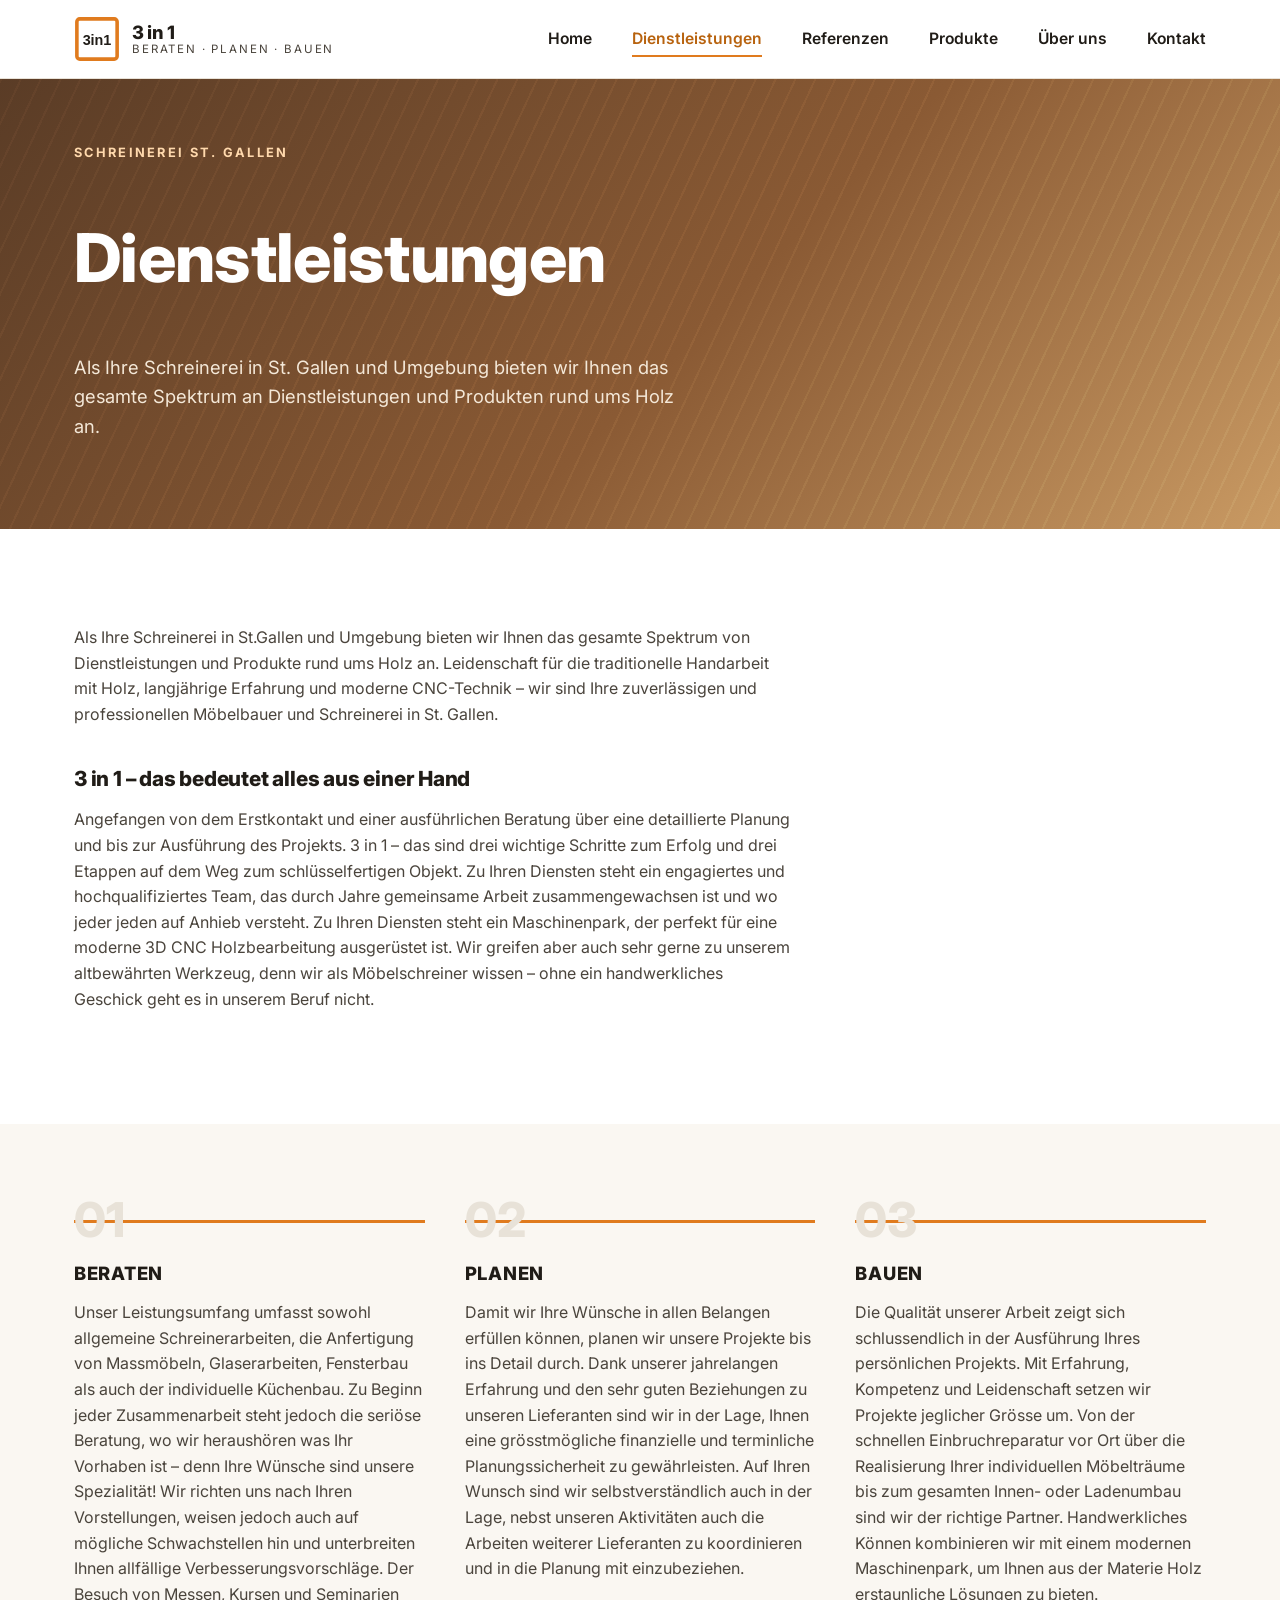
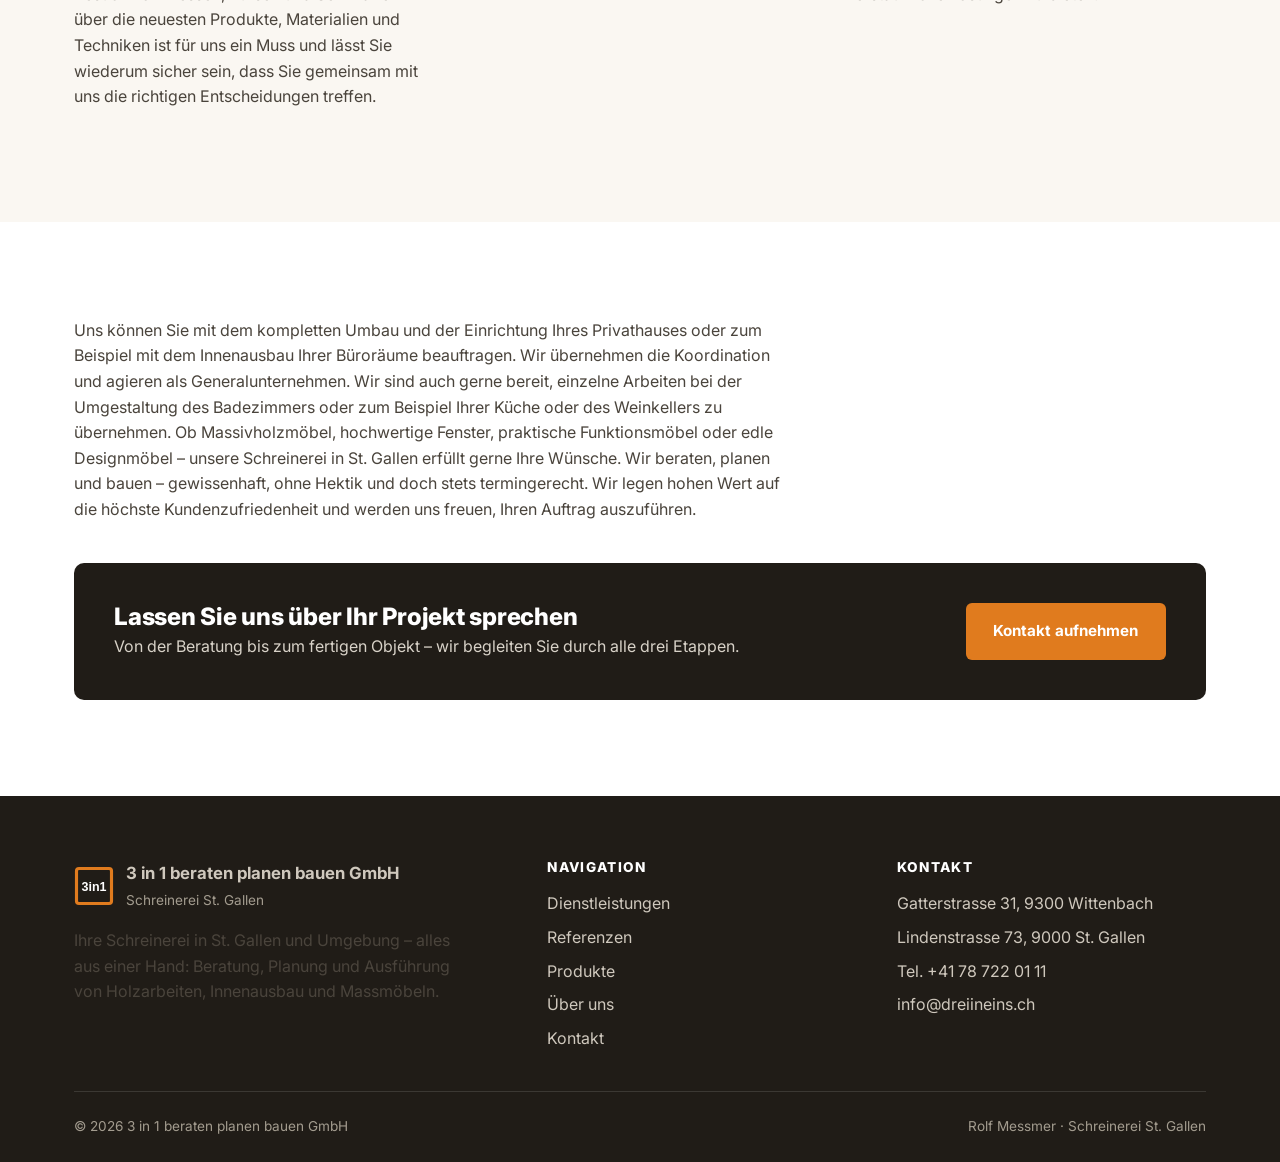
==== dienstleistungen.html @ 6ccd913c "Add modernized 3in1 Schreinerei website Static rebuild of dreiineins.ch with all existing content (D" ====
<!doctype html>
<html lang="de-CH">
<head>
<meta charset="UTF-8">
<meta name="viewport" content="width=device-width, initial-scale=1.0">
<title>Dienstleistungen - 3 in 1 Schreinerei St. Gallen</title>
<meta name="description" content="Beraten, planen, bauen: das Leistungsspektrum der 3 in 1 Schreinerei St. Gallen – von der Beratung bis zum schlüsselfertigen Objekt.">
<link rel="canonical" href="https://www.dreiineins.ch/dienstleistungen.html">
<meta name="robots" content="index, follow">

<meta property="og:type" content="website">
<meta property="og:site_name" content="3 in 1 beraten planen bauen GmbH">
<meta property="og:locale" content="de_CH">
<meta property="og:title" content="Dienstleistungen - 3 in 1 Schreinerei St. Gallen">
<meta property="og:description" content="Beraten, planen, bauen: das Leistungsspektrum der 3 in 1 Schreinerei St. Gallen – von der Beratung bis zum schlüsselfertigen Objekt.">
<meta property="og:url" content="https://www.dreiineins.ch/dienstleistungen.html">
<meta property="og:image" content="https://www.dreiineins.ch/assets/favicon.svg">

<meta name="twitter:card" content="summary">
<meta name="twitter:title" content="Dienstleistungen - 3 in 1 Schreinerei St. Gallen">
<meta name="twitter:description" content="Beraten, planen, bauen: das Leistungsspektrum der 3 in 1 Schreinerei St. Gallen – von der Beratung bis zum schlüsselfertigen Objekt.">

<link rel="icon" type="image/svg+xml" href="assets/favicon.svg">
<link rel="preconnect" href="https://fonts.googleapis.com">
<link rel="preconnect" href="https://fonts.gstatic.com" crossorigin>
<link href="https://fonts.googleapis.com/css2?family=Inter:wght@400;500;600;700;800&display=swap" rel="stylesheet">
<link rel="stylesheet" href="css/style.css">

<script type="application/ld+json">
{
  "@context": "https://schema.org",
  "@type": "HomeAndConstructionBusiness",
  "@id": "https://www.dreiineins.ch/#organization",
  "name": "3 in 1 beraten planen bauen GmbH",
  "alternateName": "3in1 Schreinerei St. Gallen",
  "description": "Schreinerei in St. Gallen und Umgebung: Beratung, Planung und Ausführung von Holzarbeiten, Innenausbau, Fenstern, Türen und Massmöbeln.",
  "url": "https://www.dreiineins.ch/",
  "telephone": "+41787220111",
  "faxNumber": "+41715350313",
  "email": "info@dreiineins.ch",
  "image": "https://www.dreiineins.ch/assets/favicon.svg",
  "priceRange": "$$",
  "founder": {
    "@type": "Person",
    "name": "Rolf Messmer"
  },
  "address": [
    {
      "@type": "PostalAddress",
      "streetAddress": "Gatterstrasse 31",
      "postalCode": "9300",
      "addressLocality": "Wittenbach",
      "addressRegion": "SG",
      "addressCountry": "CH"
    }
  ],
  "location": [
    {
      "@type": "Place",
      "name": "Werkstatt St. Gallen",
      "address": {
        "@type": "PostalAddress",
        "streetAddress": "Lindenstrasse 73",
        "postalCode": "9000",
        "addressLocality": "St. Gallen",
        "addressRegion": "SG",
        "addressCountry": "CH"
      }
    }
  ],
  "areaServed": {
    "@type": "City",
    "name": "St. Gallen"
  },
  "makesOffer": [
    {"@type": "Offer", "itemOffered": {"@type": "Service", "name": "Beratung"}},
    {"@type": "Offer", "itemOffered": {"@type": "Service", "name": "Planung"}},
    {"@type": "Offer", "itemOffered": {"@type": "Service", "name": "Innenausbau und Bau"}},
    {"@type": "Offer", "itemOffered": {"@type": "Service", "name": "Fenster- und Türenbau"}},
    {"@type": "Offer", "itemOffered": {"@type": "Service", "name": "Massmöbel"}}
  ]
}
</script>
<script type="application/ld+json">
{
  "@context": "https://schema.org",
  "@type": "BreadcrumbList",
  "itemListElement": [
    {"@type": "ListItem", "position": 1, "name": "Home", "item": "https://www.dreiineins.ch/"},
    {"@type": "ListItem", "position": 2, "name": "Dienstleistungen", "item": "https://www.dreiineins.ch/dienstleistungen.html"}
  ]
}
</script>
</head>
<body>
<a class="skip-link" href="#main">Direkt zum Inhalt</a>

<header class="site-header">
  <div class="container site-header__inner">
    <a class="brand" href="index.html">
      <svg class="brand__mark" viewBox="0 0 64 64" aria-hidden="true">
      <rect x="4" y="4" width="56" height="56" rx="4" fill="none" stroke="#e07b1e" stroke-width="5"/>
      <text x="32" y="40" text-anchor="middle" font-family="Arial, sans-serif" font-weight="700" font-size="20" fill="#201c17">3in1</text>
    </svg>
      <span class="brand__text">
        <span class="brand__name">3 in 1</span>
        <span class="brand__tagline">beraten &middot; planen &middot; bauen</span>
      </span>
    </a>

    <button class="nav-toggle" type="button" aria-expanded="false" aria-controls="main-nav" aria-label="Menü öffnen">
      <span class="nav-toggle__bar"></span>
      <span class="nav-toggle__bar"></span>
      <span class="nav-toggle__bar"></span>
    </button>

    <nav class="main-nav" id="main-nav" aria-label="Hauptnavigation">
      <ul class="main-nav__list">
          <li><a href="index.html">Home</a></li>
          <li><a href="dienstleistungen.html" aria-current="page">Dienstleistungen</a></li>
          <li><a href="referenzen.html">Referenzen</a></li>
          <li><a href="produkte.html">Produkte</a></li>
          <li><a href="ueber-uns.html">Über uns</a></li>
          <li><a href="kontakt.html">Kontakt</a></li>
      </ul>
    </nav>
  </div>
</header>

<main id="main">
<section class="hero hero--page">
  <div class="hero__pattern"></div>
  <div class="container hero__inner">
    <p class="hero__eyebrow">Schreinerei St. Gallen</p>
    <h1 class="hero__title">Dienstleistungen</h1>
    <p class="hero__lead">Als Ihre Schreinerei in St. Gallen und Umgebung bieten wir Ihnen das gesamte Spektrum an Dienstleistungen und Produkten rund ums Holz an.</p>
  </div>
</section>

<section class="section">
  <div class="container">
    <div class="prose">
      <p>Als Ihre Schreinerei in St.Gallen und Umgebung bieten wir Ihnen das gesamte Spektrum von Dienstleistungen und Produkte rund ums Holz an. Leidenschaft für die traditionelle Handarbeit mit Holz, langjährige Erfahrung und moderne CNC-Technik &ndash; wir sind Ihre zuverlässigen und professionellen Möbelbauer und Schreinerei in St. Gallen.</p>

      <h3>3 in 1 &ndash; das bedeutet alles aus einer Hand</h3>
      <p>Angefangen von dem Erstkontakt und einer ausführlichen Beratung über eine detaillierte Planung und bis zur Ausführung des Projekts. 3 in 1 &ndash; das sind drei wichtige Schritte zum Erfolg und drei Etappen auf dem Weg zum schlüsselfertigen Objekt. Zu Ihren Diensten steht ein engagiertes und hochqualifiziertes Team, das durch Jahre gemeinsame Arbeit zusammengewachsen ist und wo jeder jeden auf Anhieb versteht. Zu Ihren Diensten steht ein Maschinenpark, der perfekt für eine moderne 3D CNC Holzbearbeitung ausgerüstet ist. Wir greifen aber auch sehr gerne zu unserem altbewährten Werkzeug, denn wir als Möbelschreiner wissen &ndash; ohne ein handwerkliches Geschick geht es in unserem Beruf nicht.</p>
    </div>
  </div>
</section>

<section class="section section--warm">
  <div class="container">
    <div class="steps">
      <div class="step">
        <span class="step__number">01</span>
        <h3>Beraten</h3>
        <p>Unser Leistungsumfang umfasst sowohl allgemeine Schreinerarbeiten, die Anfertigung von Massmöbeln, Glaserarbeiten, Fensterbau als auch der individuelle Küchenbau. Zu Beginn jeder Zusammenarbeit steht jedoch die seriöse Beratung, wo wir heraushören was Ihr Vorhaben ist &ndash; denn Ihre Wünsche sind unsere Spezialität! Wir richten uns nach Ihren Vorstellungen, weisen jedoch auch auf mögliche Schwachstellen hin und unterbreiten Ihnen allfällige Verbesserungsvorschläge. Der Besuch von Messen, Kursen und Seminarien über die neuesten Produkte, Materialien und Techniken ist für uns ein Muss und lässt Sie wiederum sicher sein, dass Sie gemeinsam mit uns die richtigen Entscheidungen treffen.</p>
      </div>
      <div class="step">
        <span class="step__number">02</span>
        <h3>Planen</h3>
        <p>Damit wir Ihre Wünsche in allen Belangen erfüllen können, planen wir unsere Projekte bis ins Detail durch. Dank unserer jahrelangen Erfahrung und den sehr guten Beziehungen zu unseren Lieferanten sind wir in der Lage, Ihnen eine grösstmögliche finanzielle und terminliche Planungssicherheit zu gewährleisten. Auf Ihren Wunsch sind wir selbstverständlich auch in der Lage, nebst unseren Aktivitäten auch die Arbeiten weiterer Lieferanten zu koordinieren und in die Planung mit einzubeziehen.</p>
      </div>
      <div class="step">
        <span class="step__number">03</span>
        <h3>Bauen</h3>
        <p>Die Qualität unserer Arbeit zeigt sich schlussendlich in der Ausführung Ihres persönlichen Projekts. Mit Erfahrung, Kompetenz und Leidenschaft setzen wir Projekte jeglicher Grösse um. Von der schnellen Einbruchreparatur vor Ort über die Realisierung Ihrer individuellen Möbelträume bis zum gesamten Innen- oder Ladenumbau sind wir der richtige Partner. Handwerkliches Können kombinieren wir mit einem modernen Maschinenpark, um Ihnen aus der Materie Holz erstaunliche Lösungen zu bieten.</p>
      </div>
    </div>
  </div>
</section>

<section class="section">
  <div class="container">
    <div class="prose">
      <p>Uns können Sie mit dem kompletten Umbau und der Einrichtung Ihres Privathauses oder zum Beispiel mit dem Innenausbau Ihrer Büroräume beauftragen. Wir übernehmen die Koordination und agieren als Generalunternehmen. Wir sind auch gerne bereit, einzelne Arbeiten bei der Umgestaltung des Badezimmers oder zum Beispiel Ihrer Küche oder des Weinkellers zu übernehmen. Ob Massivholzmöbel, hochwertige Fenster, praktische Funktionsmöbel oder edle Designmöbel &ndash; unsere Schreinerei in St. Gallen erfüllt gerne Ihre Wünsche. Wir beraten, planen und bauen &ndash; gewissenhaft, ohne Hektik und doch stets termingerecht. Wir legen hohen Wert auf die höchste Kundenzufriedenheit und werden uns freuen, Ihren Auftrag auszuführen.</p>
    </div>
    <div class="cta-band" style="margin-top:var(--space-4);">
      <div>
        <h2>Lassen Sie uns über Ihr Projekt sprechen</h2>
        <p>Von der Beratung bis zum fertigen Objekt &ndash; wir begleiten Sie durch alle drei Etappen.</p>
      </div>
      <a class="btn btn-primary" href="kontakt.html">Kontakt aufnehmen</a>
    </div>
  </div>
</section>
</main>

<footer class="site-footer">
  <div class="container">
    <div class="footer-grid">
      <div>
        <a class="footer-brand" href="index.html">
          <svg class="footer-brand__mark" viewBox="0 0 64 64" aria-hidden="true">
            <rect x="4" y="4" width="56" height="56" rx="4" fill="none" stroke="#e07b1e" stroke-width="5"/>
            <text x="32" y="40" text-anchor="middle" font-family="Arial, sans-serif" font-weight="700" font-size="20" fill="#ffffff">3in1</text>
          </svg>
          <span>
            <strong style="display:block;font-size:1.05rem;">3 in 1 beraten planen bauen GmbH</strong>
            <span style="font-size:0.85rem;color:#a39c8f;">Schreinerei St. Gallen</span>
          </span>
        </a>
        <p style="max-width:38ch;">Ihre Schreinerei in St. Gallen und Umgebung &ndash; alles aus einer Hand: Beratung, Planung und Ausführung von Holzarbeiten, Innenausbau und Massmöbeln.</p>
      </div>

      <div>
        <h4>Navigation</h4>
        <ul>
          <li><a href="dienstleistungen.html">Dienstleistungen</a></li>
          <li><a href="referenzen.html">Referenzen</a></li>
          <li><a href="produkte.html">Produkte</a></li>
          <li><a href="ueber-uns.html">Über uns</a></li>
          <li><a href="kontakt.html">Kontakt</a></li>
        </ul>
      </div>

      <div>
        <h4>Kontakt</h4>
        <ul>
          <li>Gatterstrasse 31, 9300 Wittenbach</li>
          <li>Lindenstrasse 73, 9000 St. Gallen</li>
          <li><a href="tel:+41787220111">Tel. +41 78 722 01 11</a></li>
          <li><a href="mailto:info@dreiineins.ch">info@dreiineins.ch</a></li>
        </ul>
      </div>
    </div>

    <div class="footer-bottom">
      <span>&copy; <span id="year"></span> 3 in 1 beraten planen bauen GmbH</span>
      <span>Rolf Messmer &middot; Schreinerei St. Gallen</span>
    </div>
  </div>
</footer>

<script src="js/main.js"></script>
<script>document.getElementById("year").textContent = new Date().getFullYear();</script>
</body>
</html>
---- css/style.css ----
/* ==========================================================================
   3in1 beraten planen bauen GmbH — Website Stylesheet
   ========================================================================== */

:root {
  --color-ink: #201c17;
  --color-ink-soft: #4a443c;
  --color-bg: #ffffff;
  --color-bg-warm: #faf7f2;
  --color-bg-dark: #201c17;
  --color-line: #e8e2d8;
  --color-accent: #e07b1e;
  --color-accent-dark: #b8630f;
  --color-wood-1: #c99a63;
  --color-wood-2: #8a5a34;
  --color-wood-3: #5a3c26;

  --font-body: "Inter", -apple-system, BlinkMacSystemFont, "Segoe UI", sans-serif;

  --container: 1180px;
  --radius: 10px;
  --radius-sm: 6px;

  --space-1: 0.5rem;
  --space-2: 1rem;
  --space-3: 1.5rem;
  --space-4: 2.5rem;
  --space-5: 4rem;
  --space-6: 6rem;

  --shadow-sm: 0 1px 3px rgba(32, 28, 23, 0.08);
  --shadow-md: 0 8px 24px rgba(32, 28, 23, 0.1);
  --shadow-lg: 0 24px 48px rgba(32, 28, 23, 0.16);
}

*,
*::before,
*::after {
  box-sizing: border-box;
}

html {
  scroll-behavior: smooth;
  -webkit-text-size-adjust: 100%;
}

@media (prefers-reduced-motion: reduce) {
  html {
    scroll-behavior: auto;
  }
  *,
  *::before,
  *::after {
    animation-duration: 0.01ms !important;
    animation-iteration-count: 1 !important;
    transition-duration: 0.01ms !important;
    scroll-behavior: auto !important;
  }
}

body {
  margin: 0;
  font-family: var(--font-body);
  color: var(--color-ink);
  background: var(--color-bg);
  line-height: 1.6;
  -webkit-font-smoothing: antialiased;
}

img {
  max-width: 100%;
  display: block;
}

a {
  color: inherit;
}

h1,
h2,
h3,
h4 {
  font-weight: 800;
  line-height: 1.15;
  margin: 0 0 var(--space-2);
  letter-spacing: -0.01em;
}

p {
  margin: 0 0 var(--space-2);
  color: var(--color-ink-soft);
}

ul {
  margin: 0;
  padding: 0;
}

.container {
  width: 100%;
  max-width: var(--container);
  margin: 0 auto;
  padding: 0 var(--space-3);
}

.skip-link {
  position: absolute;
  left: -999px;
  top: 0;
  background: var(--color-accent);
  color: #fff;
  padding: 0.75rem 1.25rem;
  z-index: 1000;
  border-radius: 0 0 var(--radius-sm) 0;
  font-weight: 600;
}

.skip-link:focus {
  left: 0;
}

/* ---- Eyebrow / section labels ---------------------------------------- */

.eyebrow {
  display: inline-block;
  color: var(--color-accent);
  text-transform: uppercase;
  letter-spacing: 0.14em;
  font-weight: 700;
  font-size: 0.8rem;
  margin: 0 0 var(--space-2);
}

.section-head {
  max-width: 640px;
  margin: 0 0 var(--space-4);
}

.section-head--center {
  margin-left: auto;
  margin-right: auto;
  text-align: center;
}

.section-head h2 {
  font-size: clamp(1.7rem, 3vw, 2.4rem);
}

/* ---- Buttons ------------------------------------------------------------ */

.btn {
  display: inline-flex;
  align-items: center;
  gap: 0.5rem;
  padding: 0.9rem 1.6rem;
  border-radius: var(--radius-sm);
  font-weight: 700;
  font-size: 0.95rem;
  text-decoration: none;
  border: 2px solid transparent;
  cursor: pointer;
  transition: transform 0.15s ease, background-color 0.15s ease, color 0.15s ease, border-color 0.15s ease;
}

.btn:hover {
  transform: translateY(-2px);
}

.btn-primary {
  background: var(--color-accent);
  color: #fff;
}

.btn-primary:hover {
  background: var(--color-accent-dark);
}

.btn-outline {
  background: transparent;
  border-color: currentColor;
  color: var(--color-ink);
}

.btn-outline:hover {
  background: var(--color-ink);
  color: #fff;
}

.btn-outline--light {
  color: #fff;
}

.btn-outline--light:hover {
  background: #fff;
  color: var(--color-ink);
}

/* ---- Header -------------------------------------------------------------*/

.site-header {
  position: sticky;
  top: 0;
  z-index: 100;
  background: rgba(255, 255, 255, 0.98);
  border-bottom: 1px solid var(--color-line);
}

.site-header__inner {
  display: flex;
  align-items: center;
  justify-content: space-between;
  padding-top: var(--space-2);
  padding-bottom: var(--space-2);
  gap: var(--space-3);
}

.brand {
  display: flex;
  align-items: center;
  gap: 0.75rem;
  text-decoration: none;
  color: var(--color-ink);
}

.brand__mark {
  width: 46px;
  height: 46px;
  flex-shrink: 0;
}

.brand__text {
  display: flex;
  flex-direction: column;
  line-height: 1.15;
}

.brand__name {
  font-weight: 800;
  font-size: 1.15rem;
  letter-spacing: -0.02em;
}

.brand__tagline {
  font-size: 0.72rem;
  text-transform: uppercase;
  letter-spacing: 0.16em;
  color: var(--color-ink-soft);
}

.nav-toggle {
  display: none;
  background: none;
  border: 2px solid var(--color-line);
  border-radius: var(--radius-sm);
  padding: 0.5rem 0.65rem;
  cursor: pointer;
}

.nav-toggle__bar {
  display: block;
  width: 22px;
  height: 2px;
  background: var(--color-ink);
  margin: 4px 0;
  transition: transform 0.2s ease, opacity 0.2s ease;
}

.main-nav__list {
  display: flex;
  gap: var(--space-4);
  list-style: none;
}

.main-nav__list a {
  text-decoration: none;
  font-weight: 600;
  font-size: 0.98rem;
  padding: 0.4rem 0;
  border-bottom: 2px solid transparent;
  transition: border-color 0.15s ease, color 0.15s ease;
}

.main-nav__list a:hover,
.main-nav__list a[aria-current="page"] {
  border-color: var(--color-accent);
  color: var(--color-accent-dark);
}

/* ---- Hero ---------------------------------------------------------------*/

.hero {
  position: relative;
  overflow: hidden;
  color: #fff;
  background: linear-gradient(135deg, var(--color-wood-3), var(--color-wood-2) 55%, var(--color-wood-1));
}

.hero__pattern {
  position: absolute;
  inset: 0;
  opacity: 0.5;
  mix-blend-mode: overlay;
  background-image: repeating-linear-gradient(
    115deg,
    rgba(255, 255, 255, 0.16) 0px,
    rgba(255, 255, 255, 0.16) 2px,
    transparent 2px,
    transparent 18px
  );
}

.hero__inner {
  position: relative;
  padding: var(--space-6) var(--space-3) var(--space-5);
  display: grid;
  gap: var(--space-4);
}

.hero--page .hero__inner {
  padding: var(--space-5) var(--space-3);
}

.hero__eyebrow {
  text-transform: uppercase;
  letter-spacing: 0.18em;
  font-weight: 700;
  font-size: 0.8rem;
  color: #ffd9ad;
  margin-bottom: var(--space-2);
}

.hero__title {
  font-size: clamp(2.4rem, 6vw, 4.2rem);
  max-width: 16ch;
  margin-bottom: var(--space-2);
}

.hero__title em {
  font-style: normal;
  color: #ffcf95;
}

.hero__lead {
  color: #f4e8d8;
  font-size: 1.15rem;
  max-width: 52ch;
  margin-bottom: var(--space-3);
}

.hero__actions {
  display: flex;
  gap: var(--space-2);
  flex-wrap: wrap;
}

/* ---- Sections ------------------------------------------------------------*/

.section {
  padding: var(--space-6) 0;
}

.section--warm {
  background: var(--color-bg-warm);
}

.section--tight {
  padding: var(--space-5) 0;
}

/* ---- Intro / two-col text ------------------------------------------------*/

.prose {
  max-width: 72ch;
}

.prose h3 {
  font-size: 1.3rem;
  margin-top: var(--space-4);
}

.two-col {
  display: grid;
  grid-template-columns: 1fr 1fr;
  gap: var(--space-5);
  align-items: start;
}

/* ---- Feature / teaser cards -----------------------------------------------*/

.card-grid {
  display: grid;
  grid-template-columns: repeat(auto-fit, minmax(240px, 1fr));
  gap: var(--space-3);
}

.card {
  background: #fff;
  border: 1px solid var(--color-line);
  border-radius: var(--radius);
  padding: var(--space-3);
  text-decoration: none;
  color: inherit;
  display: flex;
  flex-direction: column;
  gap: var(--space-1);
  transition: transform 0.18s ease, box-shadow 0.18s ease, border-color 0.18s ease;
}

a.card:hover {
  transform: translateY(-4px);
  box-shadow: var(--shadow-md);
  border-color: transparent;
}

.card__icon {
  width: 44px;
  height: 44px;
  color: var(--color-accent);
  margin-bottom: var(--space-1);
}

.card h3 {
  font-size: 1.1rem;
  margin-bottom: 0.25rem;
}

.card p {
  font-size: 0.95rem;
  margin-bottom: 0;
}

.card__link {
  margin-top: auto;
  padding-top: var(--space-2);
  font-weight: 700;
  font-size: 0.85rem;
  color: var(--color-accent-dark);
  text-transform: uppercase;
  letter-spacing: 0.06em;
}

/* ---- Process steps (Beraten / Planen / Bauen) -----------------------------*/

.steps {
  display: grid;
  grid-template-columns: repeat(3, 1fr);
  gap: var(--space-4);
  counter-reset: step;
}

.step {
  position: relative;
  padding-top: var(--space-4);
  border-top: 3px solid var(--color-accent);
}

.step__number {
  position: absolute;
  top: -2.6rem;
  left: 0;
  font-size: 3rem;
  font-weight: 800;
  color: var(--color-line);
}

.step h3 {
  text-transform: uppercase;
  letter-spacing: 0.04em;
  font-size: 1.15rem;
}

/* ---- Service / product blocks ---------------------------------------------*/

.service-block {
  display: grid;
  grid-template-columns: 220px 1fr;
  gap: var(--space-4);
  padding: var(--space-4) 0;
  border-bottom: 1px solid var(--color-line);
}

.service-block:last-child {
  border-bottom: none;
}

.service-block__media {
  border-radius: var(--radius);
  overflow: hidden;
  aspect-ratio: 4 / 3;
}

.service-block__media img {
  width: 100%;
  height: 100%;
  object-fit: cover;
}

.service-block h3 {
  font-size: 1.3rem;
  margin-bottom: 0.5rem;
}

/* ---- Reference / project gallery -------------------------------------------*/

.gallery {
  display: grid;
  grid-template-columns: repeat(auto-fit, minmax(280px, 1fr));
  gap: var(--space-3);
}

.gallery__item {
  border-radius: var(--radius);
  overflow: hidden;
  background: #fff;
  border: 1px solid var(--color-line);
  box-shadow: var(--shadow-sm);
}

.gallery__media {
  aspect-ratio: 4 / 3;
  width: 100%;
  display: block;
}

.gallery__body {
  padding: var(--space-2) var(--space-3) var(--space-3);
}

.gallery__place {
  text-transform: uppercase;
  letter-spacing: 0.08em;
  font-size: 0.78rem;
  font-weight: 700;
  color: var(--color-accent-dark);
  margin-bottom: 0.25rem;
  display: block;
}

.gallery__desc {
  font-weight: 600;
  color: var(--color-ink);
  margin: 0;
}

.gallery--featured .gallery__item:first-child {
  grid-column: 1 / -1;
}

.gallery--featured .gallery__item:first-child .gallery__media {
  aspect-ratio: 21 / 8;
}

/* ---- Team ---------------------------------------------------------------- */

.team-grid {
  display: grid;
  grid-template-columns: repeat(auto-fit, minmax(180px, 1fr));
  gap: var(--space-3);
}

.team-card {
  text-align: center;
}

.team-card__avatar {
  width: 100%;
  aspect-ratio: 1;
  border-radius: 50%;
  overflow: hidden;
  margin-bottom: var(--space-2);
  box-shadow: var(--shadow-sm);
}

.team-card__name {
  font-weight: 700;
  margin-bottom: 0.15rem;
}

.team-card__role {
  font-size: 0.9rem;
  color: var(--color-ink-soft);
}

/* ---- Partners -------------------------------------------------------------*/

.partners {
  display: flex;
  align-items: center;
  gap: var(--space-5);
  flex-wrap: wrap;
}

.partners img {
  height: 48px;
  width: auto;
  filter: grayscale(1);
  opacity: 0.75;
  transition: filter 0.15s ease, opacity 0.15s ease;
}

.partners img:hover {
  filter: none;
  opacity: 1;
}

/* ---- Contact page ---------------------------------------------------------*/

.contact-grid {
  display: grid;
  grid-template-columns: 1fr 1fr;
  gap: var(--space-5);
  margin-bottom: var(--space-5);
}

.contact-card h3 {
  font-size: 1rem;
  text-transform: uppercase;
  letter-spacing: 0.08em;
  color: var(--color-accent-dark);
  margin-bottom: var(--space-2);
}

.contact-card address {
  font-style: normal;
  margin-bottom: var(--space-2);
  line-height: 1.7;
}

.contact-card a {
  color: var(--color-ink);
  text-decoration: underline;
  text-decoration-color: var(--color-line);
  text-underline-offset: 3px;
}

.contact-card a:hover {
  text-decoration-color: var(--color-accent);
}

.map-grid {
  display: grid;
  grid-template-columns: 1fr 1fr;
  gap: var(--space-3);
}

.map-frame {
  border: 1px solid var(--color-line);
  border-radius: var(--radius);
  overflow: hidden;
  aspect-ratio: 4 / 3;
}

.map-frame iframe {
  width: 100%;
  height: 100%;
  border: 0;
  display: block;
}

/* ---- CTA band ---------------------------------------------------------- */

.cta-band {
  background: var(--color-ink);
  color: #fff;
  border-radius: var(--radius);
  padding: var(--space-4);
  display: flex;
  align-items: center;
  justify-content: space-between;
  gap: var(--space-3);
  flex-wrap: wrap;
}

.cta-band h2 {
  font-size: 1.5rem;
  margin-bottom: 0.25rem;
}

.cta-band p {
  color: #d8d2c8;
  margin: 0;
}

/* ---- Footer -----------------------------------------------------------*/

.site-footer {
  background: var(--color-bg-dark);
  color: #cfc8bd;
  padding: var(--space-5) 0 var(--space-3);
}

.footer-grid {
  display: grid;
  grid-template-columns: 1.4fr 1fr 1fr;
  gap: var(--space-4);
  padding-bottom: var(--space-4);
  border-bottom: 1px solid rgba(255, 255, 255, 0.12);
}

.footer-brand {
  display: flex;
  align-items: center;
  gap: 0.75rem;
  color: #fff;
  text-decoration: none;
  margin-bottom: var(--space-2);
}

.footer-brand__mark {
  width: 40px;
  height: 40px;
}

.site-footer h4 {
  color: #fff;
  font-size: 0.85rem;
  text-transform: uppercase;
  letter-spacing: 0.1em;
  margin-bottom: var(--space-2);
}

.site-footer ul {
  list-style: none;
  display: flex;
  flex-direction: column;
  gap: 0.5rem;
}

.site-footer a {
  text-decoration: none;
  color: #cfc8bd;
}

.site-footer a:hover {
  color: var(--color-accent);
}

.footer-bottom {
  display: flex;
  justify-content: space-between;
  align-items: center;
  flex-wrap: wrap;
  gap: var(--space-2);
  padding-top: var(--space-3);
  font-size: 0.85rem;
  color: #a39c8f;
}

/* ---- Responsive ---------------------------------------------------------*/

@media (max-width: 900px) {
  .two-col,
  .contact-grid,
  .map-grid {
    grid-template-columns: 1fr;
  }

  .steps {
    grid-template-columns: 1fr;
    gap: var(--space-5);
  }

  .service-block {
    grid-template-columns: 1fr;
  }

  .footer-grid {
    grid-template-columns: 1fr 1fr;
  }
}

@media (max-width: 720px) {
  .main-nav {
    position: fixed;
    inset: 0;
    top: 74px;
    background: #fff;
    padding: var(--space-3);
    transform: translateY(-8px);
    opacity: 0;
    pointer-events: none;
    transition: opacity 0.2s ease, transform 0.2s ease;
  }

  .main-nav.is-open {
    opacity: 1;
    transform: translateY(0);
    pointer-events: auto;
  }

  .main-nav__list {
    flex-direction: column;
    gap: var(--space-2);
  }

  .nav-toggle {
    display: inline-flex;
    flex-direction: column;
  }

  .nav-toggle[aria-expanded="true"] .nav-toggle__bar:nth-child(1) {
    transform: translateY(6px) rotate(45deg);
  }

  .nav-toggle[aria-expanded="true"] .nav-toggle__bar:nth-child(2) {
    opacity: 0;
  }

  .nav-toggle[aria-expanded="true"] .nav-toggle__bar:nth-child(3) {
    transform: translateY(-6px) rotate(-45deg);
  }

  .footer-grid {
    grid-template-columns: 1fr;
  }

  .cta-band {
    flex-direction: column;
    align-items: flex-start;
  }
}

@media (max-width: 560px) {
  .hero__inner {
    padding: var(--space-5) var(--space-2) var(--space-4);
  }

  .section {
    padding: var(--space-5) 0;
  }
}
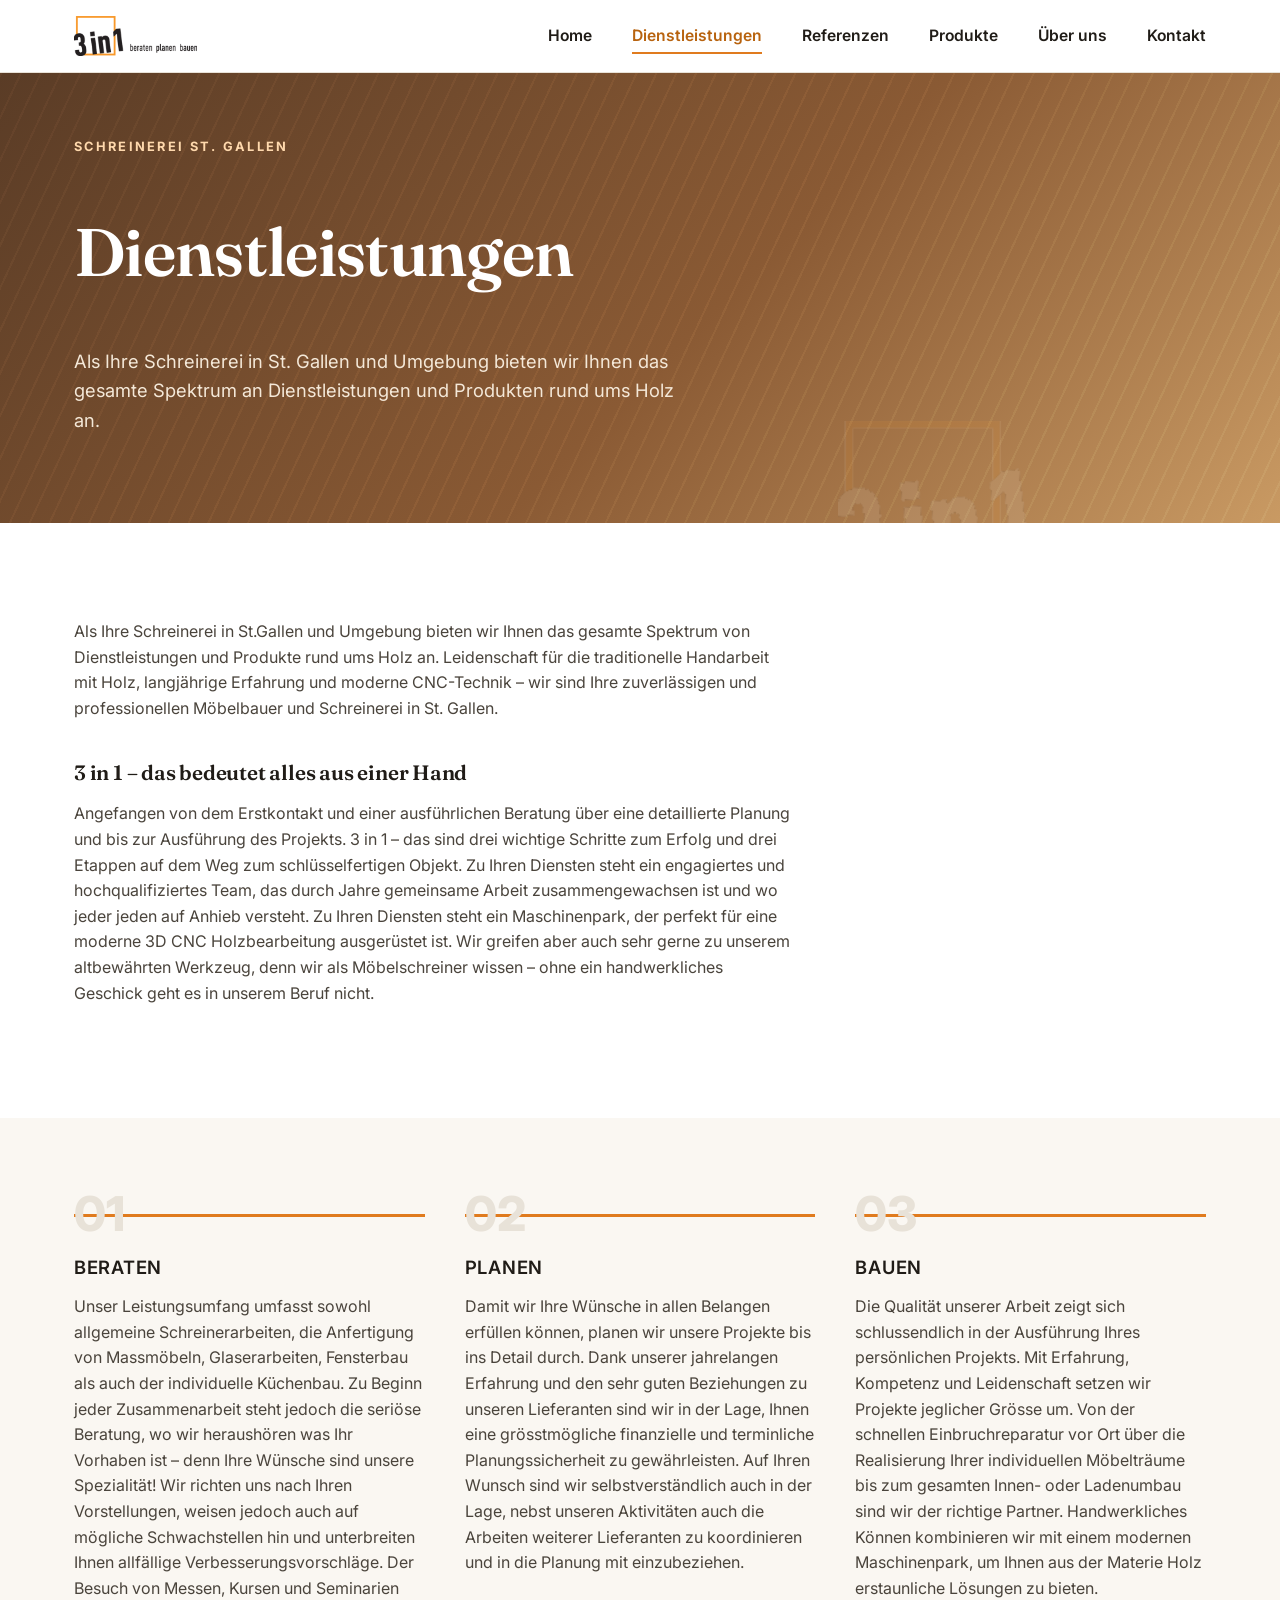
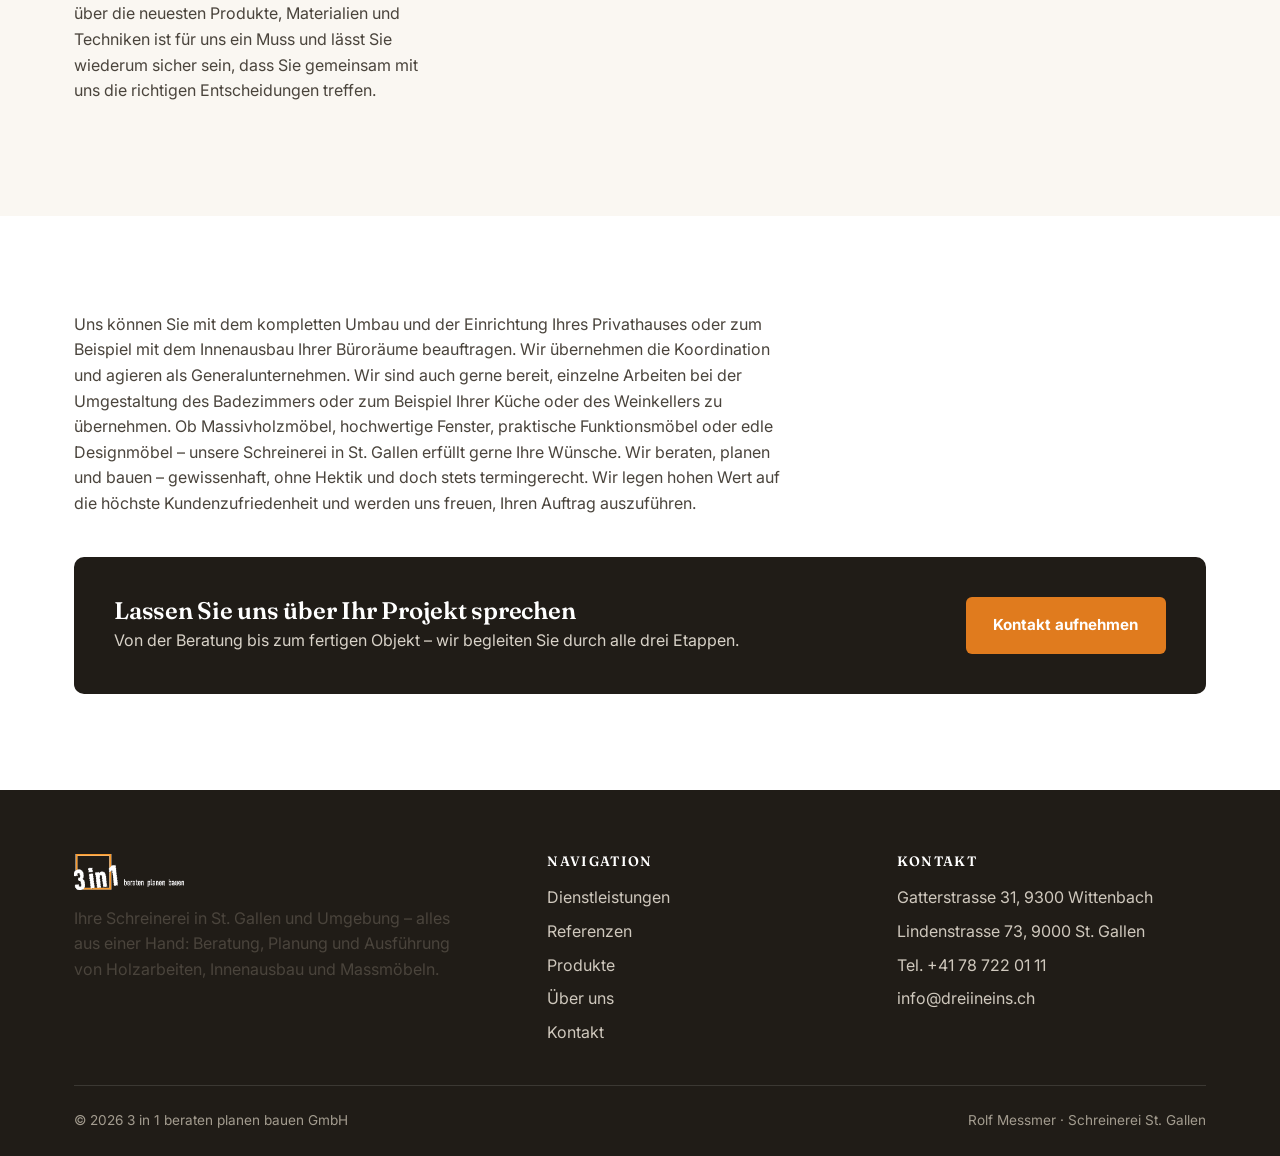
==== commit 617f0f58: "Redesign with real logo, serif headings, and polished details Replace the hand-drawn logo placeholde" ====
--- a/dienstleistungen.html
+++ b/dienstleistungen.html
@@ -14,16 +14,16 @@
 <meta property="og:title" content="Dienstleistungen - 3 in 1 Schreinerei St. Gallen">
 <meta property="og:description" content="Beraten, planen, bauen: das Leistungsspektrum der 3 in 1 Schreinerei St. Gallen – von der Beratung bis zum schlüsselfertigen Objekt.">
 <meta property="og:url" content="https://www.dreiineins.ch/dienstleistungen.html">
-<meta property="og:image" content="https://www.dreiineins.ch/assets/favicon.svg">
+<meta property="og:image" content="https://www.dreiineins.ch/assets/favicon.png">
 
 <meta name="twitter:card" content="summary">
 <meta name="twitter:title" content="Dienstleistungen - 3 in 1 Schreinerei St. Gallen">
 <meta name="twitter:description" content="Beraten, planen, bauen: das Leistungsspektrum der 3 in 1 Schreinerei St. Gallen – von der Beratung bis zum schlüsselfertigen Objekt.">
 
-<link rel="icon" type="image/svg+xml" href="assets/favicon.svg">
+<link rel="icon" type="image/png" href="assets/favicon.png">
 <link rel="preconnect" href="https://fonts.googleapis.com">
 <link rel="preconnect" href="https://fonts.gstatic.com" crossorigin>
-<link href="https://fonts.googleapis.com/css2?family=Inter:wght@400;500;600;700;800&display=swap" rel="stylesheet">
+<link href="https://fonts.googleapis.com/css2?family=Inter:wght@400;500;600;700;800&family=Fraunces:opsz,wght@9..144,500;9..144,600;9..144,700&display=swap" rel="stylesheet">
 <link rel="stylesheet" href="css/style.css">
 
 <script type="application/ld+json">
@@ -38,7 +38,7 @@
   "telephone": "+41787220111",
   "faxNumber": "+41715350313",
   "email": "info@dreiineins.ch",
-  "image": "https://www.dreiineins.ch/assets/favicon.svg",
+  "image": "https://www.dreiineins.ch/assets/favicon.png",
   "priceRange": "$$",
   "founder": {
     "@type": "Person",
@@ -98,14 +98,7 @@
 <header class="site-header">
   <div class="container site-header__inner">
     <a class="brand" href="index.html">
-      <svg class="brand__mark" viewBox="0 0 64 64" aria-hidden="true">
-      <rect x="4" y="4" width="56" height="56" rx="4" fill="none" stroke="#e07b1e" stroke-width="5"/>
-      <text x="32" y="40" text-anchor="middle" font-family="Arial, sans-serif" font-weight="700" font-size="20" fill="#201c17">3in1</text>
-    </svg>
-      <span class="brand__text">
-        <span class="brand__name">3 in 1</span>
-        <span class="brand__tagline">beraten &middot; planen &middot; bauen</span>
-      </span>
+      <img class="brand__logo" src="assets/images/logo-dreiineins-header.png" alt="3 in 1 &ndash; beraten, planen, bauen" width="374" height="122">
     </a>
 
     <button class="nav-toggle" type="button" aria-expanded="false" aria-controls="main-nav" aria-label="Menü öffnen">
@@ -130,6 +123,7 @@
 <main id="main">
 <section class="hero hero--page">
   <div class="hero__pattern"></div>
+  <img class="hero__watermark" src="assets/images/logo-dreiineins-footer.png" alt="" aria-hidden="true">
   <div class="container hero__inner">
     <p class="hero__eyebrow">Schreinerei St. Gallen</p>
     <h1 class="hero__title">Dienstleistungen</h1>
@@ -191,14 +185,7 @@
     <div class="footer-grid">
       <div>
         <a class="footer-brand" href="index.html">
-          <svg class="footer-brand__mark" viewBox="0 0 64 64" aria-hidden="true">
-            <rect x="4" y="4" width="56" height="56" rx="4" fill="none" stroke="#e07b1e" stroke-width="5"/>
-            <text x="32" y="40" text-anchor="middle" font-family="Arial, sans-serif" font-weight="700" font-size="20" fill="#ffffff">3in1</text>
-          </svg>
-          <span>
-            <strong style="display:block;font-size:1.05rem;">3 in 1 beraten planen bauen GmbH</strong>
-            <span style="font-size:0.85rem;color:#a39c8f;">Schreinerei St. Gallen</span>
-          </span>
+          <img class="footer-brand__logo" src="assets/images/logo-dreiineins-footer.png" alt="3 in 1 &ndash; beraten, planen, bauen" width="374" height="122">
         </a>
         <p style="max-width:38ch;">Ihre Schreinerei in St. Gallen und Umgebung &ndash; alles aus einer Hand: Beratung, Planung und Ausführung von Holzarbeiten, Innenausbau und Massmöbeln.</p>
       </div>
--- a/css/style.css
+++ b/css/style.css
@@ -16,6 +16,7 @@
   --color-wood-3: #5a3c26;
 
   --font-body: "Inter", -apple-system, BlinkMacSystemFont, "Segoe UI", sans-serif;
+  --font-display: "Fraunces", Georgia, "Times New Roman", serif;
 
   --container: 1180px;
   --radius: 10px;
@@ -80,10 +81,16 @@
 h2,
 h3,
 h4 {
-  font-weight: 800;
+  font-family: var(--font-display);
+  font-weight: 600;
   line-height: 1.15;
   margin: 0 0 var(--space-2);
   letter-spacing: -0.01em;
+  text-wrap: balance;
+}
+
+.step h3 {
+  font-family: var(--font-body);
 }
 
 p {
@@ -222,29 +229,10 @@
   color: var(--color-ink);
 }
 
-.brand__mark {
-  width: 46px;
-  height: 46px;
-  flex-shrink: 0;
-}
-
-.brand__text {
-  display: flex;
-  flex-direction: column;
-  line-height: 1.15;
-}
-
-.brand__name {
-  font-weight: 800;
-  font-size: 1.15rem;
-  letter-spacing: -0.02em;
-}
-
-.brand__tagline {
-  font-size: 0.72rem;
-  text-transform: uppercase;
-  letter-spacing: 0.16em;
-  color: var(--color-ink-soft);
+.brand__logo {
+  height: 40px;
+  width: auto;
+  display: block;
 }
 
 .nav-toggle {
@@ -293,6 +281,17 @@
   overflow: hidden;
   color: #fff;
   background: linear-gradient(135deg, var(--color-wood-3), var(--color-wood-2) 55%, var(--color-wood-1));
+}
+
+.hero__watermark {
+  position: absolute;
+  right: -3%;
+  bottom: -12%;
+  width: 46%;
+  max-width: 480px;
+  opacity: 0.1;
+  pointer-events: none;
+  user-select: none;
 }
 
 .hero__pattern {
@@ -520,6 +519,7 @@
   aspect-ratio: 4 / 3;
   width: 100%;
   display: block;
+  object-fit: cover;
 }
 
 .gallery__body {
@@ -571,6 +571,13 @@
   box-shadow: var(--shadow-sm);
 }
 
+.team-card__avatar img {
+  width: 100%;
+  height: 100%;
+  object-fit: cover;
+  display: block;
+}
+
 .team-card__name {
   font-weight: 700;
   margin-bottom: 0.15rem;
@@ -586,30 +593,116 @@
 .partners {
   display: flex;
   align-items: center;
-  gap: var(--space-5);
+  gap: var(--space-3);
   flex-wrap: wrap;
 }
 
-.partners img {
-  height: 48px;
-  width: auto;
-  filter: grayscale(1);
-  opacity: 0.75;
-  transition: filter 0.15s ease, opacity 0.15s ease;
-}
-
-.partners img:hover {
-  filter: none;
-  opacity: 1;
+.partner-badge {
+  display: inline-flex;
+  align-items: center;
+  padding: 1.1rem 1.8rem;
+  border: 1px solid var(--color-line);
+  border-radius: var(--radius);
+  background: #fff;
+  font-family: var(--font-display);
+  font-weight: 600;
+  font-size: 1.3rem;
+  letter-spacing: -0.01em;
+  color: var(--color-ink);
+  transition: border-color 0.15s ease, box-shadow 0.15s ease, transform 0.15s ease;
+}
+
+.partner-badge:hover {
+  border-color: var(--color-accent);
+  box-shadow: var(--shadow-sm);
+  transform: translateY(-2px);
 }
 
 /* ---- Contact page ---------------------------------------------------------*/
 
 .contact-grid {
   display: grid;
-  grid-template-columns: 1fr 1fr;
+  grid-template-columns: 1.2fr 1fr;
   gap: var(--space-5);
   margin-bottom: var(--space-5);
+  align-items: start;
+}
+
+.contact-addresses {
+  display: flex;
+  flex-direction: column;
+  gap: var(--space-4);
+}
+
+.contact-card--form {
+  background: var(--color-bg-warm);
+  border: 1px solid var(--color-line);
+  border-radius: var(--radius);
+  padding: var(--space-4);
+}
+
+.contact-card--form h3 {
+  margin-bottom: 0.4rem;
+}
+
+.contact-card--form > p {
+  margin-bottom: var(--space-3);
+}
+
+.contact-form {
+  display: flex;
+  flex-direction: column;
+  gap: var(--space-3);
+}
+
+.form-row {
+  display: flex;
+  flex-direction: column;
+  gap: 0.4rem;
+}
+
+.form-row label {
+  font-weight: 600;
+  font-size: 0.9rem;
+  color: var(--color-ink);
+}
+
+.form-row input,
+.form-row textarea {
+  font: inherit;
+  font-size: 0.98rem;
+  padding: 0.75rem 0.9rem;
+  border: 1.5px solid var(--color-line);
+  border-radius: var(--radius-sm);
+  background: #fff;
+  color: var(--color-ink);
+  resize: vertical;
+  transition: border-color 0.15s ease, box-shadow 0.15s ease;
+}
+
+.form-row input:focus,
+.form-row textarea:focus {
+  outline: none;
+  border-color: var(--color-accent);
+  box-shadow: 0 0 0 3px rgba(224, 123, 30, 0.15);
+}
+
+.form-honeypot {
+  position: absolute;
+  left: -9999px;
+  width: 1px;
+  height: 1px;
+  overflow: hidden;
+}
+
+.contact-form .btn {
+  align-self: flex-start;
+}
+
+.form-note {
+  font-size: 0.8rem;
+  color: var(--color-ink-soft);
+  margin: 0;
 }
 
 .contact-card h3 {
@@ -706,9 +799,10 @@
   margin-bottom: var(--space-2);
 }
 
-.footer-brand__mark {
-  width: 40px;
-  height: 40px;
+.footer-brand__logo {
+  height: 36px;
+  width: auto;
+  display: block;
 }
 
 .site-footer h4 {
